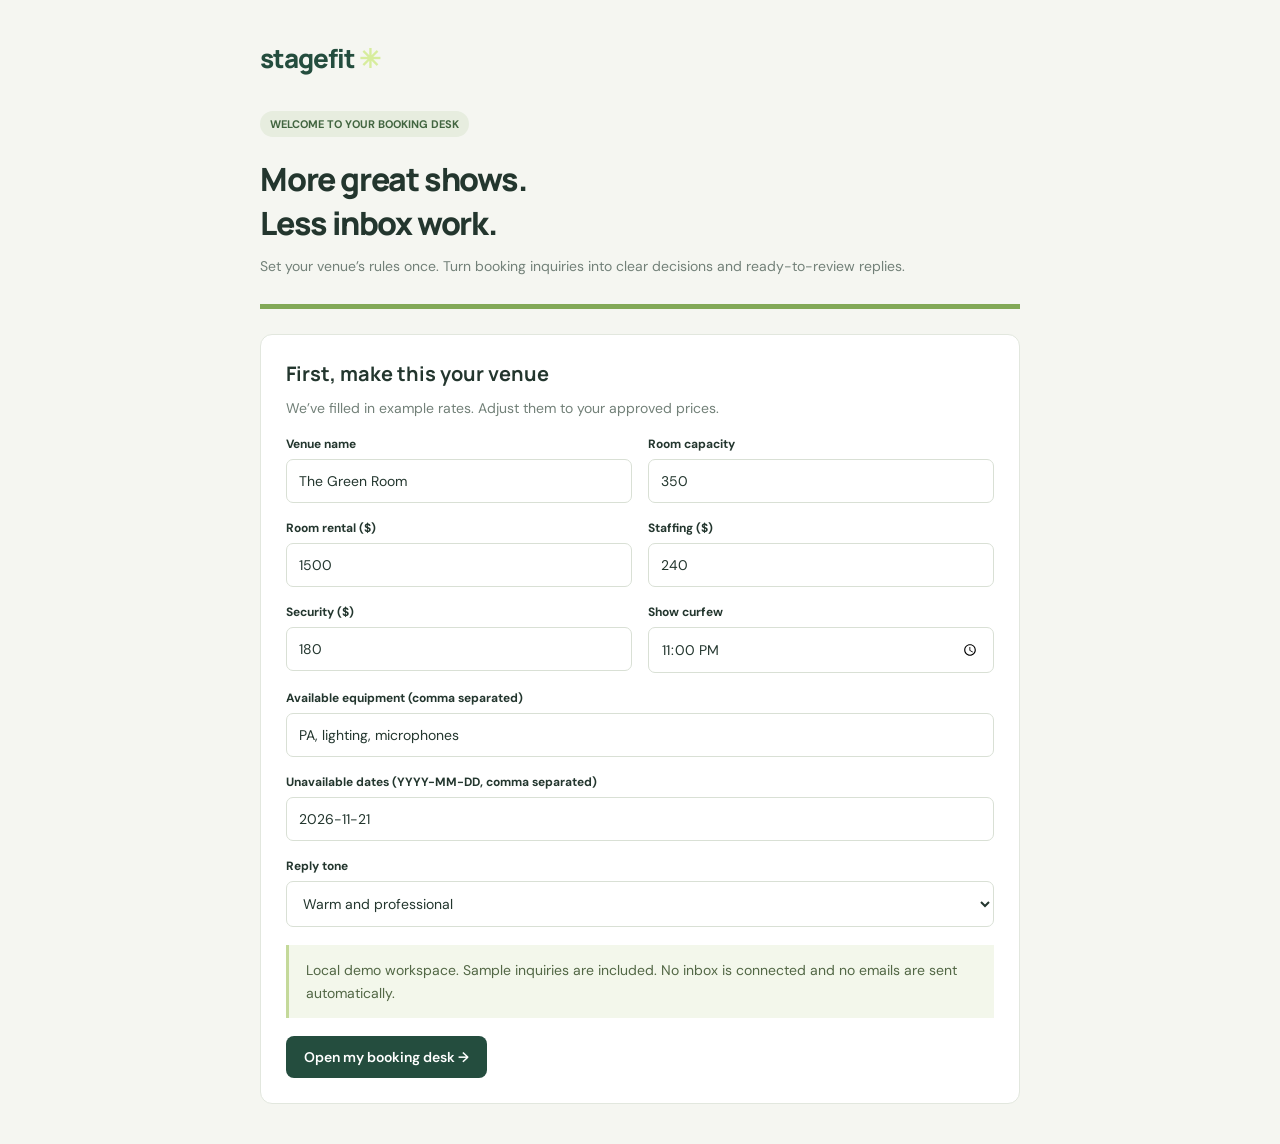
==== booking.html @ ac0b6691 "Focus StageFit on venue pricing and add visual product story" ====
<!doctype html>
<html lang="en"><head><meta charset="UTF-8"><meta name="viewport" content="width=device-width,initial-scale=1"><meta name="theme-color" content="#172c26"><title>StageFit — Your next great show starts here</title><link rel="stylesheet" href="style.css"></head><body><div id="app"></div><script src="engine.js"></script><script src="app.js"></script></body></html>
---- style.css ----
@import url('https://fonts.googleapis.com/css2?family=DM+Sans:wght@400;500;600;700&family=Manrope:wght@400;500;600;700;800&display=swap');
.research-wrap{max-width:1180px;margin:32px auto;padding:0 24px 36px}.research-back,.research-link{color:#244d3e;font-weight:700}.research-list{padding-left:22px;line-height:1.8;color:#607065}.research-list li{margin-bottom:15px}.research-session{border-top:1px solid #e2e7de;padding:18px 0}.research-session blockquote{margin:16px 0;padding:12px 18px;border-left:3px solid #82a957;background:#f5f6f1;white-space:pre-wrap}.nav a{color:#b6c5ba;text-decoration:none;padding:14px;font-size:12px;border-top:1px solid #3a4d40;margin-top:16px}@media(max-width:700px){.nav{flex-wrap:wrap}.nav a{margin:0;border:0;padding:10px}.research-wrap{padding:0 16px}}
:root{--green:#244d3e;--ink:#23362e;--muted:#728078;--paper:#f5f6f1;--line:#e2e7de;--lime:#d7ed9d}*{box-sizing:border-box}body{margin:0;background:var(--paper);color:var(--ink);font:14px 'DM Sans',sans-serif}button,input,textarea,select{font:inherit}button,a,input,textarea,select{outline-offset:4px}button{cursor:pointer}button:disabled{opacity:.45;cursor:not-allowed}button{border:0;border-radius:8px;padding:12px 18px;background:var(--green);color:white;font-weight:600}button.secondary{background:white;color:var(--green);border:1px solid var(--line)}button.quiet{background:transparent;color:var(--muted);padding:8px}aside{position:fixed;width:230px;inset:0 auto 0 0;background:#172c26;color:#b6c5ba;padding:32px 22px;display:flex;flex-direction:column}.brand{font:800 26px Manrope,sans-serif;color:#f4f9ed;letter-spacing:-1px}.brand span{color:var(--lime)}.smallcaps{font-size:10px;letter-spacing:1.7px;font-weight:700;text-transform:uppercase}.nav{margin-top:55px;display:grid;gap:8px}.nav button{text-align:left;background:none;color:#b6c5ba;font-weight:500;padding:14px}.nav button.active{background:#30483b;color:var(--lime)}.venue-chip{margin-top:auto;border-top:1px solid #3a4d40;padding-top:24px;line-height:1.8}.avatar{display:inline-grid;place-items:center;background:#d7ed9d;color:#264b39;width:35px;height:35px;border-radius:50%;font-weight:700;margin-right:8px}main{margin-left:230px;padding:0 44px 44px;max-width:1600px}.topbar{height:85px;border-bottom:1px solid var(--line);display:flex;align-items:center;justify-content:space-between;margin-bottom:34px}.pill{display:inline-block;padding:6px 10px;background:#e7eddf;color:#426540;border-radius:20px;font-size:11px;font-weight:700}.pill.warn{background:#fcf0da;color:#93652b}.pill.gray{background:#edf0ec;color:#67746c}.heading{display:flex;align-items:center;justify-content:space-between;gap:20px;margin:25px 0}h1{font:800 32px Manrope,sans-serif;letter-spacing:-1.2px;margin:0 0 10px}h2{font:700 20px Manrope,sans-serif;margin:0 0 10px}h3{font:700 15px Manrope,sans-serif;margin:0}p{line-height:1.7;color:var(--muted);margin:6px 0 15px}.hero{background:#e8eddf;border:1px solid #dce3d1;border-radius:14px;padding:28px 32px;display:flex;align-items:center;justify-content:space-between;gap:25px;margin-bottom:26px}.hero p{max-width:550px;margin-bottom:0}.hero-art{font-size:54px;color:var(--green);letter-spacing:8px}.stats{display:grid;grid-template-columns:repeat(4,1fr);gap:16px;margin:24px 0 30px}.stat,.panel{background:white;border:1px solid var(--line);border-radius:12px}.stat{padding:22px}.stat strong{display:block;font:800 29px Manrope;margin:12px 0 6px}.stat small{color:var(--muted)}.section-head{display:flex;justify-content:space-between;align-items:center;margin:24px 0 15px}.tabs{display:flex;gap:6px;margin-bottom:18px;flex-wrap:wrap}.tabs button{background:transparent;color:var(--muted);padding:9px 15px}.tabs button.active{background:var(--green);color:white}.table{width:100%;border-collapse:collapse}.table th{text-align:left;color:var(--muted);font-size:10px;letter-spacing:1px;text-transform:uppercase;padding:17px 20px;background:#fafbf7}.table td{padding:21px 20px;border-top:1px solid var(--line)}.artist{display:flex;align-items:center;gap:13px}.art{display:grid;place-items:center;width:43px;height:43px;border-radius:10px;background:#eef0e3;color:#748653;font-size:20px}.sub{font-size:12px;color:var(--muted);margin-top:5px}.table tr[data-id]{cursor:pointer}.table tr[data-id]:hover{background:#f8faf3}.grid{display:grid;grid-template-columns:1fr 1fr;gap:22px}.panel{padding:25px}.panel + .panel{margin-top:20px}.grid>.panel + .panel{margin-top:0}.field{display:flex;flex-direction:column;gap:7px;margin-bottom:17px}.field label{font-size:12px;font-weight:700}.field input,.field select,.field textarea{width:100%;padding:12px;border:1px solid #d9e0d5;border-radius:7px;background:#fff;color:var(--ink)}.field textarea{resize:vertical;line-height:1.7;min-height:120px}.field input:focus,.field textarea:focus{border-color:var(--green)}.fields{display:grid;grid-template-columns:1fr 1fr;gap:0 16px}.check{display:flex;gap:12px;padding:16px 0;border-bottom:1px solid var(--line)}.check:last-child{border:0}.check-icon{color:#548042;font-weight:800}.check-icon.warn{color:#aa7430}.check p{font-size:12px;margin:3px 0 0}.price{display:flex;justify-content:space-between;padding:12px 0;border-bottom:1px solid var(--line)}.price.total{font-weight:800;font-size:21px;border:0;margin-top:8px}.actions{display:flex;gap:10px;align-items:center;flex-wrap:wrap;margin-top:20px}.steps{display:flex;gap:12px;margin:22px 0;color:var(--muted);font-size:12px}.steps .done{color:var(--green);font-weight:700}.notice{border-left:3px solid #c4d99a;background:#f3f7eb;padding:14px 17px;line-height:1.6;margin:18px 0;color:#526745}.notice.warn{background:#fff8e9;border-color:#dcb97a;color:#8a6531}.empty{text-align:center;padding:50px;color:var(--muted)}.toast{position:fixed;bottom:28px;right:28px;background:#172c26;color:white;padding:16px 24px;border-radius:10px;box-shadow:0 8px 25px #0002;z-index:10}.onboard{max-width:760px;margin:40px auto}.onboard .brand{color:var(--green);margin-bottom:35px}.progress{height:5px;background:#e5ebdf;border-radius:4px;margin:25px 0}.progress i{display:block;width:100%;height:100%;background:#82a957}.search{padding:11px;border:1px solid var(--line);border-radius:8px;background:white;min-width:210px}.source{white-space:pre-wrap;line-height:1.8;color:#607065;font-size:13px}.back{margin:5px 0 18px}.error{color:#a43e31;background:#fff1ed;padding:12px;border-radius:7px}.footer-note{font-size:12px;color:var(--muted);margin-top:20px}@media(max-width:1100px){main{padding:0 24px 30px}aside{width:190px}main{margin-left:190px}.stats{grid-template-columns:1fr 1fr}.table th,.table td{padding:16px 12px}.grid{grid-template-columns:1fr}.hero-art{display:none}}@media(max-width:700px){aside{position:static;width:auto;padding:18px}.brand{font-size:23px}.nav{margin-top:18px;display:flex;gap:3px}.nav button{padding:10px}.venue-chip{display:none}main{margin-left:0;padding:0 16px 30px}.topbar{height:65px;margin-bottom:22px}h1{font-size:27px}.heading{align-items:flex-start;flex-direction:column}.hero{padding:22px}.stats{gap:10px}.stat{padding:16px}.table th:nth-child(3),.table td:nth-child(3){display:none}.table th:nth-child(4),.table td:nth-child(4){display:none}.fields{grid-template-columns:1fr}.onboard{margin:22px 16px}.panel{padding:20px}.section-head{align-items:flex-start;gap:14px;flex-direction:column}.search{width:100%}}
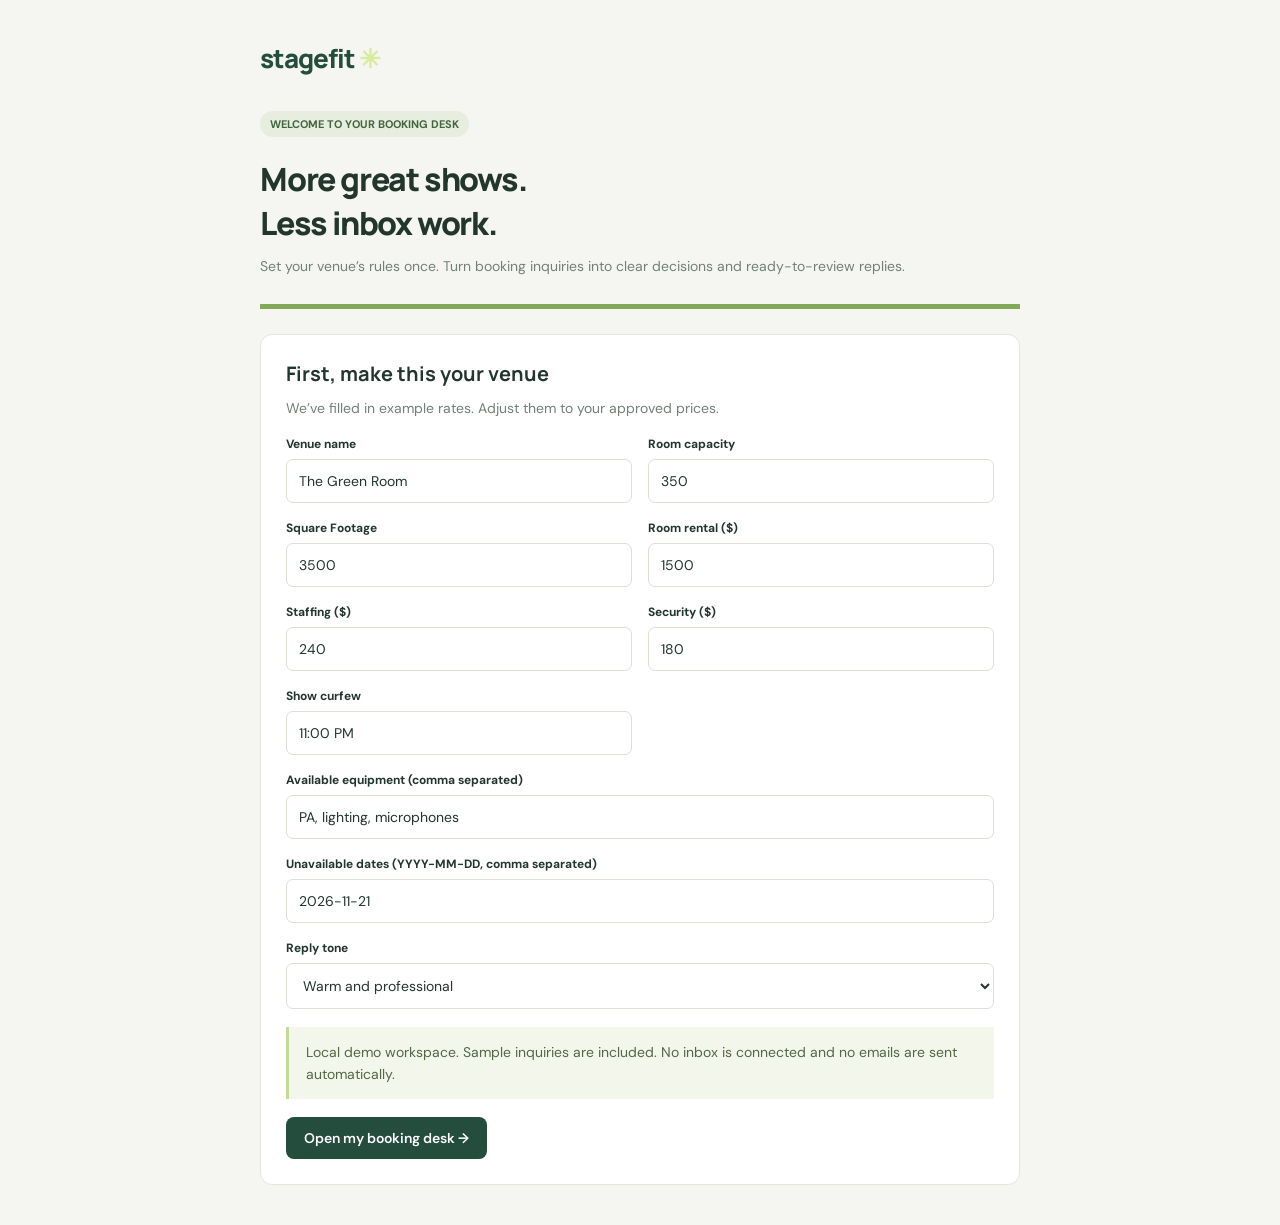
==== commit 2ae8802e: "Add artist space requirements and inquiry follow-up review" ====
--- a/booking.html
+++ b/booking.html
@@ -1,2 +1,2 @@
 <!doctype html>
-<html lang="en"><head><meta charset="UTF-8"><meta name="viewport" content="width=device-width,initial-scale=1"><meta name="theme-color" content="#172c26"><title>StageFit — Your next great show starts here</title><link rel="stylesheet" href="style.css"></head><body><div id="app"></div><script src="engine.js"></script><script src="app.js"></script></body></html>
+<html lang="en"><head><meta charset="UTF-8"><meta name="viewport" content="width=device-width,initial-scale=1"><meta name="theme-color" content="#172c26"><title>StageFit — Your next great show starts here</title><link rel="stylesheet" href="style.css"></head><body><div id="app"></div><script src="engine.js"></script><script src="inquiry-review.js"></script><script src="app.js"></script></body></html>
--- a/style.css
+++ b/style.css
@@ -1,3 +1,5 @@
 @import url('https://fonts.googleapis.com/css2?family=DM+Sans:wght@400;500;600;700&family=Manrope:wght@400;500;600;700;800&display=swap');
 .research-wrap{max-width:1180px;margin:32px auto;padding:0 24px 36px}.research-back,.research-link{color:#244d3e;font-weight:700}.research-list{padding-left:22px;line-height:1.8;color:#607065}.research-list li{margin-bottom:15px}.research-session{border-top:1px solid #e2e7de;padding:18px 0}.research-session blockquote{margin:16px 0;padding:12px 18px;border-left:3px solid #82a957;background:#f5f6f1;white-space:pre-wrap}.nav a{color:#b6c5ba;text-decoration:none;padding:14px;font-size:12px;border-top:1px solid #3a4d40;margin-top:16px}@media(max-width:700px){.nav{flex-wrap:wrap}.nav a{margin:0;border:0;padding:10px}.research-wrap{padding:0 16px}}
 :root{--green:#244d3e;--ink:#23362e;--muted:#728078;--paper:#f5f6f1;--line:#e2e7de;--lime:#d7ed9d}*{box-sizing:border-box}body{margin:0;background:var(--paper);color:var(--ink);font:14px 'DM Sans',sans-serif}button,input,textarea,select{font:inherit}button,a,input,textarea,select{outline-offset:4px}button{cursor:pointer}button:disabled{opacity:.45;cursor:not-allowed}button{border:0;border-radius:8px;padding:12px 18px;background:var(--green);color:white;font-weight:600}button.secondary{background:white;color:var(--green);border:1px solid var(--line)}button.quiet{background:transparent;color:var(--muted);padding:8px}aside{position:fixed;width:230px;inset:0 auto 0 0;background:#172c26;color:#b6c5ba;padding:32px 22px;display:flex;flex-direction:column}.brand{font:800 26px Manrope,sans-serif;color:#f4f9ed;letter-spacing:-1px}.brand span{color:var(--lime)}.smallcaps{font-size:10px;letter-spacing:1.7px;font-weight:700;text-transform:uppercase}.nav{margin-top:55px;display:grid;gap:8px}.nav button{text-align:left;background:none;color:#b6c5ba;font-weight:500;padding:14px}.nav button.active{background:#30483b;color:var(--lime)}.venue-chip{margin-top:auto;border-top:1px solid #3a4d40;padding-top:24px;line-height:1.8}.avatar{display:inline-grid;place-items:center;background:#d7ed9d;color:#264b39;width:35px;height:35px;border-radius:50%;font-weight:700;margin-right:8px}main{margin-left:230px;padding:0 44px 44px;max-width:1600px}.topbar{height:85px;border-bottom:1px solid var(--line);display:flex;align-items:center;justify-content:space-between;margin-bottom:34px}.pill{display:inline-block;padding:6px 10px;background:#e7eddf;color:#426540;border-radius:20px;font-size:11px;font-weight:700}.pill.warn{background:#fcf0da;color:#93652b}.pill.gray{background:#edf0ec;color:#67746c}.heading{display:flex;align-items:center;justify-content:space-between;gap:20px;margin:25px 0}h1{font:800 32px Manrope,sans-serif;letter-spacing:-1.2px;margin:0 0 10px}h2{font:700 20px Manrope,sans-serif;margin:0 0 10px}h3{font:700 15px Manrope,sans-serif;margin:0}p{line-height:1.7;color:var(--muted);margin:6px 0 15px}.hero{background:#e8eddf;border:1px solid #dce3d1;border-radius:14px;padding:28px 32px;display:flex;align-items:center;justify-content:space-between;gap:25px;margin-bottom:26px}.hero p{max-width:550px;margin-bottom:0}.hero-art{font-size:54px;color:var(--green);letter-spacing:8px}.stats{display:grid;grid-template-columns:repeat(4,1fr);gap:16px;margin:24px 0 30px}.stat,.panel{background:white;border:1px solid var(--line);border-radius:12px}.stat{padding:22px}.stat strong{display:block;font:800 29px Manrope;margin:12px 0 6px}.stat small{color:var(--muted)}.section-head{display:flex;justify-content:space-between;align-items:center;margin:24px 0 15px}.tabs{display:flex;gap:6px;margin-bottom:18px;flex-wrap:wrap}.tabs button{background:transparent;color:var(--muted);padding:9px 15px}.tabs button.active{background:var(--green);color:white}.table{width:100%;border-collapse:collapse}.table th{text-align:left;color:var(--muted);font-size:10px;letter-spacing:1px;text-transform:uppercase;padding:17px 20px;background:#fafbf7}.table td{padding:21px 20px;border-top:1px solid var(--line)}.artist{display:flex;align-items:center;gap:13px}.art{display:grid;place-items:center;width:43px;height:43px;border-radius:10px;background:#eef0e3;color:#748653;font-size:20px}.sub{font-size:12px;color:var(--muted);margin-top:5px}.table tr[data-id]{cursor:pointer}.table tr[data-id]:hover{background:#f8faf3}.grid{display:grid;grid-template-columns:1fr 1fr;gap:22px}.panel{padding:25px}.panel + .panel{margin-top:20px}.grid>.panel + .panel{margin-top:0}.field{display:flex;flex-direction:column;gap:7px;margin-bottom:17px}.field label{font-size:12px;font-weight:700}.field input,.field select,.field textarea{width:100%;padding:12px;border:1px solid #d9e0d5;border-radius:7px;background:#fff;color:var(--ink)}.field textarea{resize:vertical;line-height:1.7;min-height:120px}.field input:focus,.field textarea:focus{border-color:var(--green)}.fields{display:grid;grid-template-columns:1fr 1fr;gap:0 16px}.check{display:flex;gap:12px;padding:16px 0;border-bottom:1px solid var(--line)}.check:last-child{border:0}.check-icon{color:#548042;font-weight:800}.check-icon.warn{color:#aa7430}.check p{font-size:12px;margin:3px 0 0}.price{display:flex;justify-content:space-between;padding:12px 0;border-bottom:1px solid var(--line)}.price.total{font-weight:800;font-size:21px;border:0;margin-top:8px}.actions{display:flex;gap:10px;align-items:center;flex-wrap:wrap;margin-top:20px}.steps{display:flex;gap:12px;margin:22px 0;color:var(--muted);font-size:12px}.steps .done{color:var(--green);font-weight:700}.notice{border-left:3px solid #c4d99a;background:#f3f7eb;padding:14px 17px;line-height:1.6;margin:18px 0;color:#526745}.notice.warn{background:#fff8e9;border-color:#dcb97a;color:#8a6531}.empty{text-align:center;padding:50px;color:var(--muted)}.toast{position:fixed;bottom:28px;right:28px;background:#172c26;color:white;padding:16px 24px;border-radius:10px;box-shadow:0 8px 25px #0002;z-index:10}.onboard{max-width:760px;margin:40px auto}.onboard .brand{color:var(--green);margin-bottom:35px}.progress{height:5px;background:#e5ebdf;border-radius:4px;margin:25px 0}.progress i{display:block;width:100%;height:100%;background:#82a957}.search{padding:11px;border:1px solid var(--line);border-radius:8px;background:white;min-width:210px}.source{white-space:pre-wrap;line-height:1.8;color:#607065;font-size:13px}.back{margin:5px 0 18px}.error{color:#a43e31;background:#fff1ed;padding:12px;border-radius:7px}.footer-note{font-size:12px;color:var(--muted);margin-top:20px}@media(max-width:1100px){main{padding:0 24px 30px}aside{width:190px}main{margin-left:190px}.stats{grid-template-columns:1fr 1fr}.table th,.table td{padding:16px 12px}.grid{grid-template-columns:1fr}.hero-art{display:none}}@media(max-width:700px){aside{position:static;width:auto;padding:18px}.brand{font-size:23px}.nav{margin-top:18px;display:flex;gap:3px}.nav button{padding:10px}.venue-chip{display:none}main{margin-left:0;padding:0 16px 30px}.topbar{height:65px;margin-bottom:22px}h1{font-size:27px}.heading{align-items:flex-start;flex-direction:column}.hero{padding:22px}.stats{gap:10px}.stat{padding:16px}.table th:nth-child(3),.table td:nth-child(3){display:none}.table th:nth-child(4),.table td:nth-child(4){display:none}.fields{grid-template-columns:1fr}.onboard{margin:22px 16px}.panel{padding:20px}.section-head{align-items:flex-start;gap:14px;flex-direction:column}.search{width:100%}}
+
+.review-groups{display:grid;grid-template-columns:1fr 1fr;gap:32px;margin:24px 0}.review-group-title{margin-bottom:16px!important}.review-topic{padding:14px 0;border-top:1px solid var(--line)}.review-topic-head{display:flex;justify-content:space-between;align-items:center;gap:12px}.review-topic-head h3{font-size:13px}.review-source{font-size:12px;line-height:1.65;margin:8px 0 0}.followup-builder{border-top:1px solid var(--line);padding-top:22px}.followup-question{display:flex;align-items:flex-start;gap:10px;padding:11px 0;font-size:13px;line-height:1.6}.followup-question input{margin-top:4px;accent-color:var(--green)}.followup-question small{display:block;color:var(--muted);font-size:11px}.followup-builder button{margin-top:15px}@media(max-width:850px){.review-groups{grid-template-columns:1fr}.review-topic-head{flex-wrap:wrap}}
